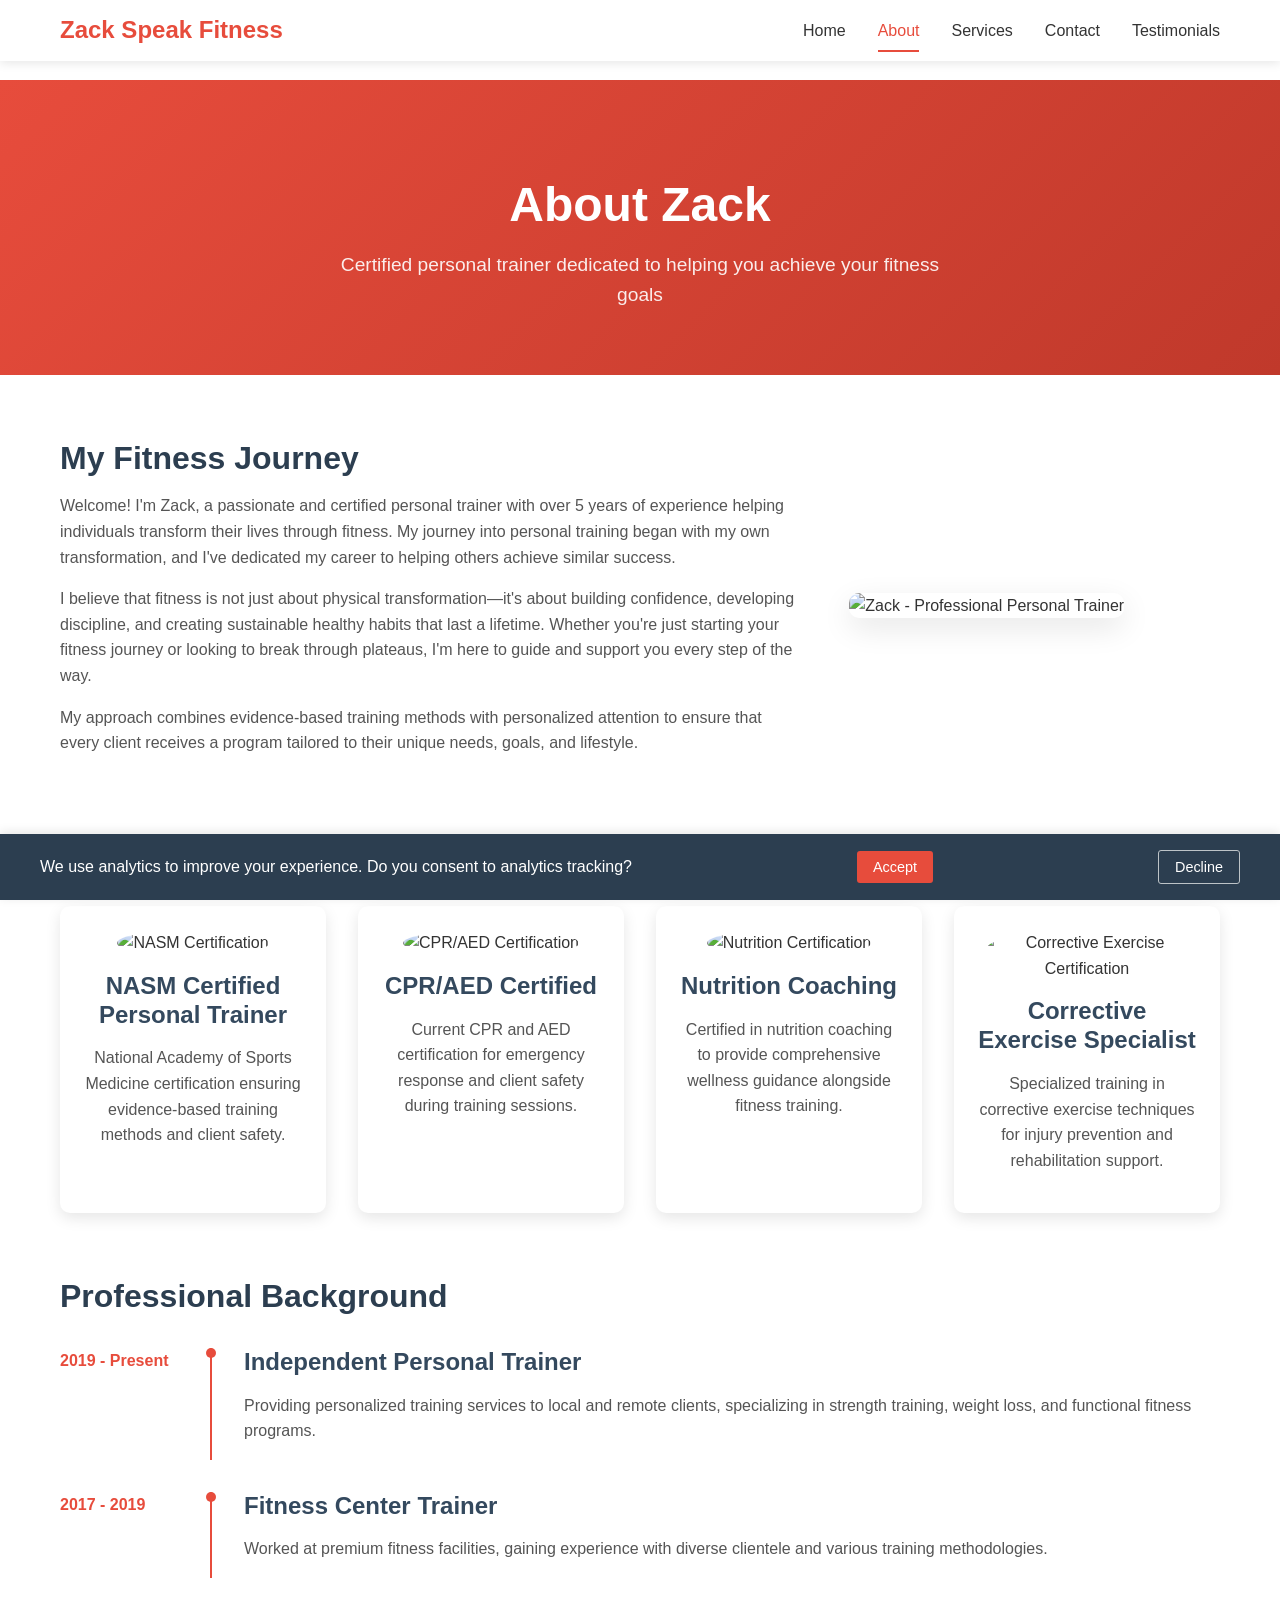
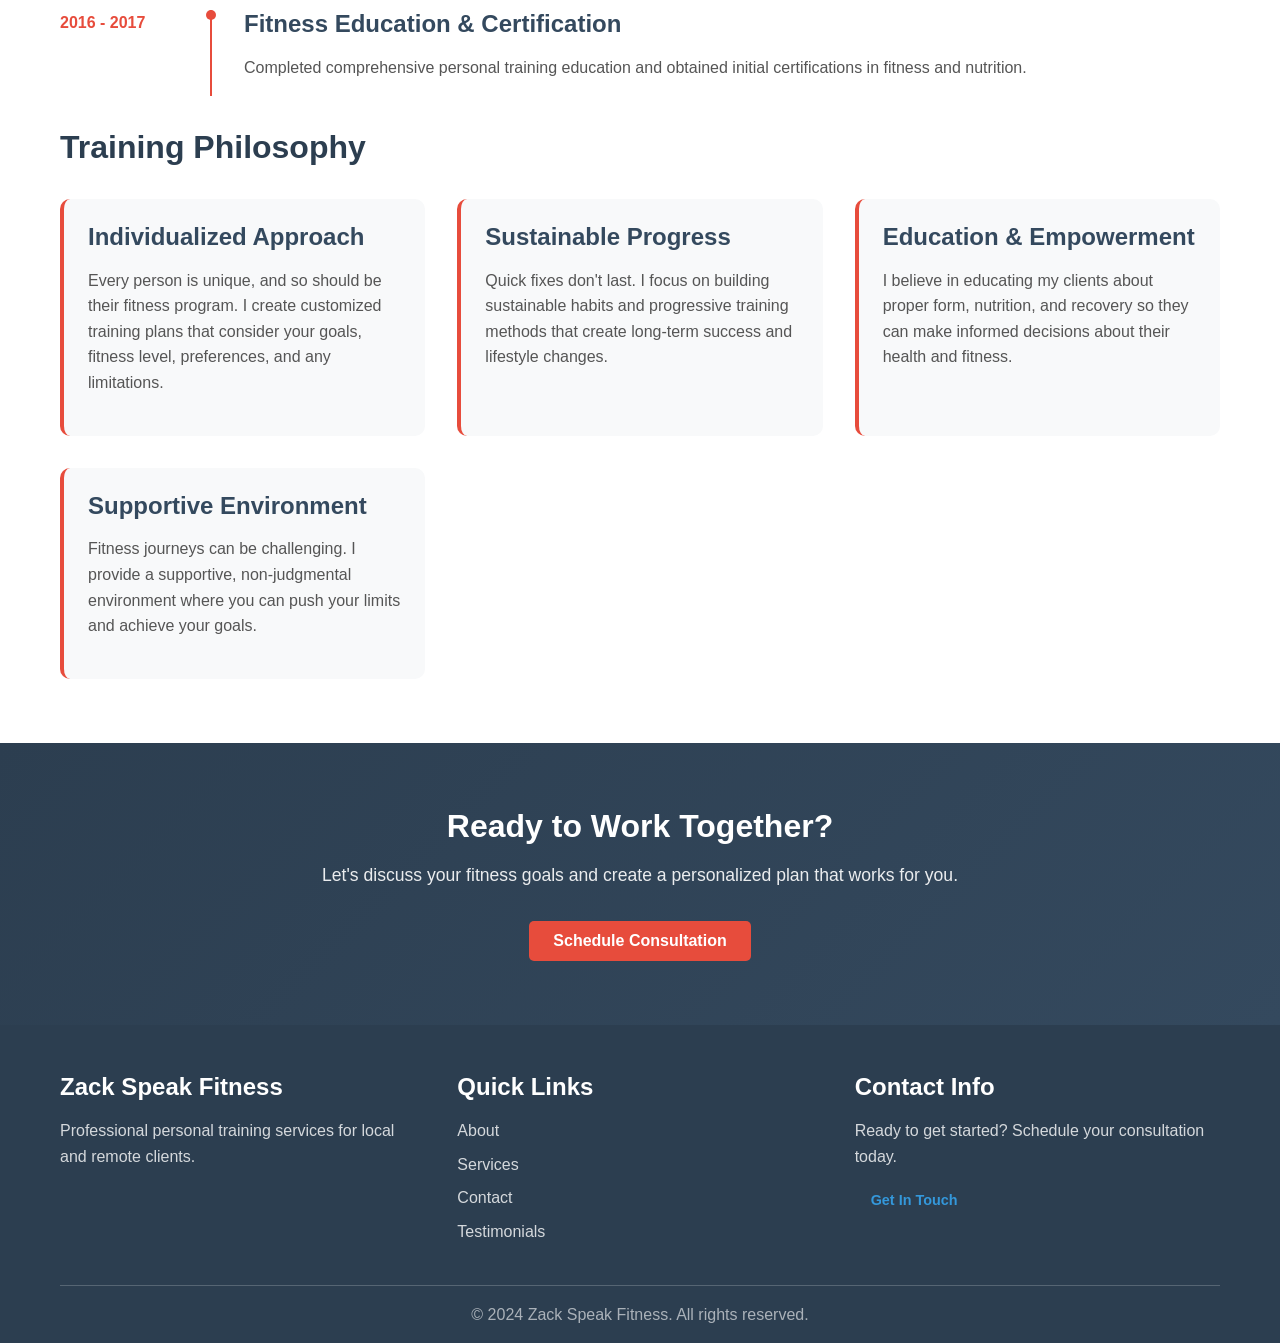
==== website/about.html @ 69702267 "Add infrastructure, website, CI/CD, and tests" ====
<!DOCTYPE html>
<html lang="en">
<head>
    <meta charset="UTF-8">
    <meta name="viewport" content="width=device-width, initial-scale=1.0">
    <meta name="description" content="About Zack - Certified Personal Trainer with expertise in fitness coaching and client transformation">
    <meta name="keywords" content="personal trainer, certifications, fitness coach, training background">
    <title>About Zack - Zack Speak Fitness</title>
    <link rel="stylesheet" href="css/main.css">
    <link rel="stylesheet" href="css/responsive.css">
    <link rel="icon" type="image/x-icon" href="assets/favicon.ico">
</head>
<body>
    <header>
        <nav class="navbar">
            <div class="nav-container">
                <div class="nav-logo">
                    <h1>Zack Speak Fitness</h1>
                </div>
                <ul class="nav-menu">
                    <li class="nav-item">
                        <a href="index.html" class="nav-link">Home</a>
                    </li>
                    <li class="nav-item">
                        <a href="about.html" class="nav-link active">About</a>
                    </li>
                    <li class="nav-item">
                        <a href="services.html" class="nav-link">Services</a>
                    </li>
                    <li class="nav-item">
                        <a href="contact.html" class="nav-link">Contact</a>
                    </li>
                    <li class="nav-item">
                        <a href="testimonials.html" class="nav-link">Testimonials</a>
                    </li>
                </ul>
                <div class="hamburger">
                    <span class="bar"></span>
                    <span class="bar"></span>
                    <span class="bar"></span>
                </div>
            </div>
        </nav>
    </header>

    <main>
        <section class="page-header">
            <div class="container">
                <h1>About Zack</h1>
                <p>Certified personal trainer dedicated to helping you achieve your fitness goals</p>
            </div>
        </section>

        <section class="about-content">
            <div class="container">
                <div class="about-intro">
                    <div class="about-text">
                        <h2>My Fitness Journey</h2>
                        <p>Welcome! I'm Zack, a passionate and certified personal trainer with over 5 years of experience helping individuals transform their lives through fitness. My journey into personal training began with my own transformation, and I've dedicated my career to helping others achieve similar success.</p>
                        
                        <p>I believe that fitness is not just about physical transformation—it's about building confidence, developing discipline, and creating sustainable healthy habits that last a lifetime. Whether you're just starting your fitness journey or looking to break through plateaus, I'm here to guide and support you every step of the way.</p>
                        
                        <p>My approach combines evidence-based training methods with personalized attention to ensure that every client receives a program tailored to their unique needs, goals, and lifestyle.</p>
                    </div>
                    <div class="about-image">
                        <img src="images/trainer-photo.jpg" alt="Zack - Professional Personal Trainer" loading="lazy">
                    </div>
                </div>

                <div class="certifications">
                    <h2>Certifications & Qualifications</h2>
                    <div class="cert-grid">
                        <div class="cert-item">
                            <img src="images/certifications/nasm-cert.jpg" alt="NASM Certification" loading="lazy">
                            <h3>NASM Certified Personal Trainer</h3>
                            <p>National Academy of Sports Medicine certification ensuring evidence-based training methods and client safety.</p>
                        </div>
                        <div class="cert-item">
                            <img src="images/certifications/cpr-cert.jpg" alt="CPR/AED Certification" loading="lazy">
                            <h3>CPR/AED Certified</h3>
                            <p>Current CPR and AED certification for emergency response and client safety during training sessions.</p>
                        </div>
                        <div class="cert-item">
                            <img src="images/certifications/nutrition-cert.jpg" alt="Nutrition Certification" loading="lazy">
                            <h3>Nutrition Coaching</h3>
                            <p>Certified in nutrition coaching to provide comprehensive wellness guidance alongside fitness training.</p>
                        </div>
                        <div class="cert-item">
                            <img src="images/certifications/corrective-cert.jpg" alt="Corrective Exercise Certification" loading="lazy">
                            <h3>Corrective Exercise Specialist</h3>
                            <p>Specialized training in corrective exercise techniques for injury prevention and rehabilitation support.</p>
                        </div>
                    </div>
                </div>

                <div class="experience">
                    <h2>Professional Background</h2>
                    <div class="experience-timeline">
                        <div class="timeline-item">
                            <div class="timeline-date">2019 - Present</div>
                            <div class="timeline-content">
                                <h3>Independent Personal Trainer</h3>
                                <p>Providing personalized training services to local and remote clients, specializing in strength training, weight loss, and functional fitness programs.</p>
                            </div>
                        </div>
                        <div class="timeline-item">
                            <div class="timeline-date">2017 - 2019</div>
                            <div class="timeline-content">
                                <h3>Fitness Center Trainer</h3>
                                <p>Worked at premium fitness facilities, gaining experience with diverse clientele and various training methodologies.</p>
                            </div>
                        </div>
                        <div class="timeline-item">
                            <div class="timeline-date">2016 - 2017</div>
                            <div class="timeline-content">
                                <h3>Fitness Education & Certification</h3>
                                <p>Completed comprehensive personal training education and obtained initial certifications in fitness and nutrition.</p>
                            </div>
                        </div>
                    </div>
                </div>

                <div class="philosophy">
                    <h2>Training Philosophy</h2>
                    <div class="philosophy-content">
                        <div class="philosophy-item">
                            <h3>Individualized Approach</h3>
                            <p>Every person is unique, and so should be their fitness program. I create customized training plans that consider your goals, fitness level, preferences, and any limitations.</p>
                        </div>
                        <div class="philosophy-item">
                            <h3>Sustainable Progress</h3>
                            <p>Quick fixes don't last. I focus on building sustainable habits and progressive training methods that create long-term success and lifestyle changes.</p>
                        </div>
                        <div class="philosophy-item">
                            <h3>Education & Empowerment</h3>
                            <p>I believe in educating my clients about proper form, nutrition, and recovery so they can make informed decisions about their health and fitness.</p>
                        </div>
                        <div class="philosophy-item">
                            <h3>Supportive Environment</h3>
                            <p>Fitness journeys can be challenging. I provide a supportive, non-judgmental environment where you can push your limits and achieve your goals.</p>
                        </div>
                    </div>
                </div>
            </div>
        </section>

        <section class="cta">
            <div class="container">
                <h2>Ready to Work Together?</h2>
                <p>Let's discuss your fitness goals and create a personalized plan that works for you.</p>
                <a href="contact.html" class="btn btn-primary">Schedule Consultation</a>
            </div>
        </section>
    </main>

    <footer>
        <div class="container">
            <div class="footer-content">
                <div class="footer-section">
                    <h3>Zack Speak Fitness</h3>
                    <p>Professional personal training services for local and remote clients.</p>
                </div>
                <div class="footer-section">
                    <h3>Quick Links</h3>
                    <ul>
                        <li><a href="about.html">About</a></li>
                        <li><a href="services.html">Services</a></li>
                        <li><a href="contact.html">Contact</a></li>
                        <li><a href="testimonials.html">Testimonials</a></li>
                    </ul>
                </div>
                <div class="footer-section">
                    <h3>Contact Info</h3>
                    <p>Ready to get started? Schedule your consultation today.</p>
                    <a href="contact.html" class="btn btn-small">Get In Touch</a>
                </div>
            </div>
            <div class="footer-bottom">
                <p>&copy; 2024 Zack Speak Fitness. All rights reserved.</p>
            </div>
        </div>
    </footer>

    <script src="js/main.js"></script>
    <script src="js/analytics.js"></script>
</body>
</html>
---- website/css/main.css ----
/* Reset and Base Styles */
* {
    margin: 0;
    padding: 0;
    box-sizing: border-box;
}

html {
    scroll-behavior: smooth;
}

body {
    font-family: 'Segoe UI', Tahoma, Geneva, Verdana, sans-serif;
    line-height: 1.6;
    color: #333;
    background-color: #fff;
}

.container {
    max-width: 1200px;
    margin: 0 auto;
    padding: 0 20px;
}

/* Typography */
h1, h2, h3, h4, h5, h6 {
    font-weight: 600;
    line-height: 1.2;
    margin-bottom: 1rem;
}

h1 {
    font-size: 2.5rem;
    color: #2c3e50;
}

h2 {
    font-size: 2rem;
    color: #2c3e50;
}

h3 {
    font-size: 1.5rem;
    color: #34495e;
}

p {
    margin-bottom: 1rem;
    color: #555;
}

a {
    color: #3498db;
    text-decoration: none;
    transition: color 0.3s ease;
}

a:hover {
    color: #2980b9;
}

/* Buttons */
.btn {
    display: inline-block;
    padding: 12px 24px;
    border: none;
    border-radius: 5px;
    font-size: 1rem;
    font-weight: 600;
    text-align: center;
    text-decoration: none;
    cursor: pointer;
    transition: all 0.3s ease;
    line-height: 1;
}

.btn-primary {
    background-color: #e74c3c;
    color: white;
}

.btn-primary:hover {
    background-color: #c0392b;
    color: white;
    transform: translateY(-2px);
}

.btn-secondary {
    background-color: transparent;
    color: #e74c3c;
    border: 2px solid #e74c3c;
}

.btn-secondary:hover {
    background-color: #e74c3c;
    color: white;
}

.btn-small {
    padding: 8px 16px;
    font-size: 0.9rem;
}

/* Navigation */
.navbar {
    background-color: #fff;
    box-shadow: 0 2px 10px rgba(0,0,0,0.1);
    position: fixed;
    top: 0;
    width: 100%;
    z-index: 1000;
}

.nav-container {
    display: flex;
    justify-content: space-between;
    align-items: center;
    padding: 1rem 20px;
    max-width: 1200px;
    margin: 0 auto;
}

.nav-logo h1 {
    font-size: 1.5rem;
    color: #e74c3c;
    margin: 0;
}

.nav-menu {
    display: flex;
    list-style: none;
    gap: 2rem;
}

.nav-link {
    color: #333;
    font-weight: 500;
    padding: 0.5rem 0;
    position: relative;
    transition: color 0.3s ease;
}

.nav-link:hover,
.nav-link.active {
    color: #e74c3c;
}

.nav-link.active::after {
    content: '';
    position: absolute;
    bottom: -5px;
    left: 0;
    width: 100%;
    height: 2px;
    background-color: #e74c3c;
}

.hamburger {
    display: none;
    flex-direction: column;
    cursor: pointer;
}

.bar {
    width: 25px;
    height: 3px;
    background-color: #333;
    margin: 3px 0;
    transition: 0.3s;
}

/* Main Content */
main {
    margin-top: 80px;
}

/* Hero Section */
.hero {
    display: flex;
    align-items: center;
    min-height: 80vh;
    padding: 4rem 0;
    background: linear-gradient(135deg, #f8f9fa 0%, #e9ecef 100%);
}

.hero-content {
    flex: 1;
    padding-right: 2rem;
}

.hero h1 {
    font-size: 3rem;
    margin-bottom: 1rem;
    color: #2c3e50;
}

.hero-subtitle {
    font-size: 1.2rem;
    color: #666;
    margin-bottom: 2rem;
    line-height: 1.6;
}

.hero-buttons {
    display: flex;
    gap: 1rem;
    flex-wrap: wrap;
}

.hero-image {
    flex: 1;
    text-align: center;
}

.hero-image img {
    max-width: 100%;
    height: auto;
    border-radius: 10px;
    box-shadow: 0 10px 30px rgba(0,0,0,0.1);
}

/* Page Header */
.page-header {
    background: linear-gradient(135deg, #e74c3c 0%, #c0392b 100%);
    color: white;
    padding: 6rem 0 4rem;
    text-align: center;
}

.page-header h1 {
    color: white;
    font-size: 3rem;
    margin-bottom: 1rem;
}

.page-header p {
    font-size: 1.2rem;
    color: rgba(255,255,255,0.9);
    max-width: 600px;
    margin: 0 auto;
}

/* Sections */
section {
    padding: 4rem 0;
}

.intro {
    background-color: #f8f9fa;
}

.intro h2 {
    text-align: center;
    margin-bottom: 2rem;
}

.intro p {
    text-align: center;
    font-size: 1.1rem;
    max-width: 800px;
    margin: 0 auto 3rem;
}

/* Features Grid */
.features {
    display: grid;
    grid-template-columns: repeat(auto-fit, minmax(300px, 1fr));
    gap: 2rem;
    margin-top: 3rem;
}

.feature {
    text-align: center;
    padding: 2rem;
    background: white;
    border-radius: 10px;
    box-shadow: 0 5px 15px rgba(0,0,0,0.1);
    transition: transform 0.3s ease;
}

.feature:hover {
    transform: translateY(-5px);
}

.feature h3 {
    color: #e74c3c;
    margin-bottom: 1rem;
}

/* Services */
.services-grid {
    display: grid;
    grid-template-columns: repeat(auto-fit, minmax(320px, 1fr));
    gap: 2rem;
    margin: 2rem 0;
}

.service-card {
    background: white;
    border-radius: 10px;
    padding: 2rem;
    box-shadow: 0 5px 15px rgba(0,0,0,0.1);
    transition: transform 0.3s ease;
    position: relative;
}

.service-card:hover {
    transform: translateY(-5px);
}

.service-card.featured {
    border: 3px solid #e74c3c;
}

.featured-badge {
    position: absolute;
    top: -10px;
    right: 20px;
    background-color: #e74c3c;
    color: white;
    padding: 5px 15px;
    border-radius: 15px;
    font-size: 0.8rem;
    font-weight: 600;
}

.service-card h3 {
    color: #2c3e50;
    margin-bottom: 1rem;
}

.service-price {
    font-size: 2rem;
    font-weight: 700;
    color: #e74c3c;
    margin-bottom: 1rem;
}

.service-features {
    list-style: none;
    margin-bottom: 2rem;
}

.service-features li {
    padding: 0.5rem 0;
    border-bottom: 1px solid #eee;
    position: relative;
    padding-left: 1.5rem;
}

.service-features li:before {
    content: '✓';
    position: absolute;
    left: 0;
    color: #27ae60;
    font-weight: bold;
}

/* About Page Styles */
.about-intro {
    display: grid;
    grid-template-columns: 2fr 1fr;
    gap: 3rem;
    align-items: center;
    margin-bottom: 4rem;
}

.about-image img {
    width: 100%;
    border-radius: 10px;
    box-shadow: 0 10px 30px rgba(0,0,0,0.1);
}

.certifications {
    margin: 4rem 0;
}

.cert-grid {
    display: grid;
    grid-template-columns: repeat(auto-fit, minmax(250px, 1fr));
    gap: 2rem;
    margin-top: 2rem;
}

.cert-item {
    text-align: center;
    padding: 1.5rem;
    background: white;
    border-radius: 10px;
    box-shadow: 0 5px 15px rgba(0,0,0,0.1);
}

.cert-item img {
    width: 80px;
    height: 80px;
    object-fit: cover;
    border-radius: 50%;
    margin-bottom: 1rem;
}

/* Timeline */
.experience-timeline {
    position: relative;
    margin: 2rem 0;
}

.timeline-item {
    display: flex;
    margin-bottom: 2rem;
    position: relative;
}

.timeline-date {
    flex: 0 0 150px;
    font-weight: 600;
    color: #e74c3c;
}

.timeline-content {
    flex: 1;
    padding-left: 2rem;
    border-left: 2px solid #e74c3c;
    position: relative;
}

.timeline-content::before {
    content: '';
    position: absolute;
    left: -6px;
    top: 0;
    width: 10px;
    height: 10px;
    background-color: #e74c3c;
    border-radius: 50%;
}

/* Philosophy Grid */
.philosophy-content {
    display: grid;
    grid-template-columns: repeat(auto-fit, minmax(280px, 1fr));
    gap: 2rem;
    margin-top: 2rem;
}

.philosophy-item {
    padding: 1.5rem;
    background: #f8f9fa;
    border-radius: 10px;
    border-left: 4px solid #e74c3c;
}

/* Contact Form */
.contact-grid {
    display: grid;
    grid-template-columns: 1fr 1fr;
    gap: 4rem;
    margin-top: 2rem;
}

.contact-form {
    background: #f8f9fa;
    padding: 2rem;
    border-radius: 10px;
}

.form-group {
    margin-bottom: 1.5rem;
}

.form-group label {
    display: block;
    margin-bottom: 0.5rem;
    font-weight: 600;
    color: #333;
}

.form-group input,
.form-group select,
.form-group textarea {
    width: 100%;
    padding: 12px;
    border: 1px solid #ddd;
    border-radius: 5px;
    font-size: 1rem;
    transition: border-color 0.3s ease;
}

.form-group input:focus,
.form-group select:focus,
.form-group textarea:focus {
    outline: none;
    border-color: #e74c3c;
}

.checkbox-group {
    display: flex;
    align-items: center;
    gap: 0.5rem;
}

.checkbox-label {
    display: flex;
    align-items: center;
    cursor: pointer;
    font-weight: normal;
}

.checkbox-label input[type="checkbox"] {
    width: auto;
    margin-right: 0.5rem;
}

/* Calendly Integration */
.calendly-container {
    margin: 2rem 0;
    border-radius: 10px;
    overflow: hidden;
    box-shadow: 0 5px 15px rgba(0,0,0,0.1);
}

/* FAQ */
.faq-grid {
    display: grid;
    grid-template-columns: repeat(auto-fit, minmax(350px, 1fr));
    gap: 2rem;
    margin-top: 2rem;
}

.faq-item {
    padding: 1.5rem;
    background: #f8f9fa;
    border-radius: 10px;
}

.faq-item h3 {
    color: #e74c3c;
    margin-bottom: 1rem;
}

/* Testimonials */
.testimonials-grid {
    display: grid;
    grid-template-columns: repeat(auto-fit, minmax(350px, 1fr));
    gap: 2rem;
    margin: 2rem 0;
}

.testimonial-card {
    background: white;
    padding: 2rem;
    border-radius: 10px;
    box-shadow: 0 5px 15px rgba(0,0,0,0.1);
    position: relative;
}

.testimonial-card.featured {
    border: 3px solid #e74c3c;
}

.quote-mark {
    font-size: 4rem;
    color: #e74c3c;
    opacity: 0.3;
    position: absolute;
    top: 10px;
    left: 20px;
}

.testimonial-content p {
    font-style: italic;
    margin-bottom: 1.5rem;
    padding-top: 1rem;
}

.testimonial-author {
    display: flex;
    justify-content: space-between;
    align-items: center;
}

.author-info h4 {
    margin: 0;
    color: #2c3e50;
}

.author-info span {
    color: #666;
    font-size: 0.9rem;
}

.testimonial-results {
    text-align: right;
}

.result {
    display: block;
    font-weight: 700;
    color: #e74c3c;
}

.timeframe {
    font-size: 0.8rem;
    color: #666;
}

/* Stats */
.success-stats {
    background: linear-gradient(135deg, #e74c3c 0%, #c0392b 100%);
    color: white;
    padding: 4rem 2rem;
    border-radius: 15px;
    margin: 4rem 0;
    text-align: center;
}

.success-stats h2 {
    color: white;
    margin-bottom: 3rem;
}

.stats-grid {
    display: grid;
    grid-template-columns: repeat(auto-fit, minmax(200px, 1fr));
    gap: 2rem;
}

.stat {
    text-align: center;
}

.stat-number {
    font-size: 3rem;
    font-weight: 700;
    margin-bottom: 0.5rem;
}

.stat-label {
    font-size: 1.1rem;
    opacity: 0.9;
}

/* Video Testimonials */
.video-grid {
    display: grid;
    grid-template-columns: repeat(auto-fit, minmax(300px, 1fr));
    gap: 2rem;
    margin-top: 2rem;
}

.video-placeholder {
    text-align: center;
}

.video-thumbnail {
    position: relative;
    border-radius: 10px;
    overflow: hidden;
    margin-bottom: 1rem;
}

.video-thumbnail img {
    width: 100%;
    height: 200px;
    object-fit: cover;
}

.play-button {
    position: absolute;
    top: 50%;
    left: 50%;
    transform: translate(-50%, -50%);
    background: rgba(231, 76, 60, 0.9);
    color: white;
    width: 60px;
    height: 60px;
    border-radius: 50%;
    display: flex;
    align-items: center;
    justify-content: center;
    font-size: 1.5rem;
    cursor: pointer;
    transition: all 0.3s ease;
}

.play-button:hover {
    background: rgba(231, 76, 60, 1);
    transform: translate(-50%, -50%) scale(1.1);
}

/* Reviews Carousel */
.reviews-carousel {
    position: relative;
    max-width: 800px;
    margin: 2rem auto;
}

.review-slide {
    display: none;
    text-align: center;
    padding: 2rem;
    background: #f8f9fa;
    border-radius: 10px;
}

.review-slide.active {
    display: block;
}

.stars {
    color: #f39c12;
    font-size: 1.5rem;
    margin-bottom: 1rem;
}

.review-content p {
    font-style: italic;
    font-size: 1.1rem;
    margin-bottom: 1rem;
}

.reviewer {
    font-weight: 600;
    color: #2c3e50;
}

.carousel-dots {
    text-align: center;
    margin-top: 1rem;
}

.dot {
    height: 12px;
    width: 12px;
    margin: 0 5px;
    background-color: #bbb;
    border-radius: 50%;
    display: inline-block;
    cursor: pointer;
    transition: background-color 0.3s ease;
}

.dot.active,
.dot:hover {
    background-color: #e74c3c;
}

/* CTA Section */
.cta {
    background: linear-gradient(135deg, #2c3e50 0%, #34495e 100%);
    color: white;
    text-align: center;
    padding: 4rem 2rem;
}

.cta h2 {
    color: white;
    margin-bottom: 1rem;
}

.cta p {
    color: rgba(255,255,255,0.9);
    font-size: 1.1rem;
    margin-bottom: 2rem;
}

/* Footer */
footer {
    background-color: #2c3e50;
    color: white;
    padding: 3rem 0 1rem;
}

.footer-content {
    display: grid;
    grid-template-columns: repeat(auto-fit, minmax(250px, 1fr));
    gap: 2rem;
    margin-bottom: 2rem;
}

.footer-section h3 {
    color: white;
    margin-bottom: 1rem;
}

.footer-section p {
    color: rgba(255,255,255,0.8);
}

.footer-section ul {
    list-style: none;
}

.footer-section ul li {
    margin-bottom: 0.5rem;
}

.footer-section ul li a {
    color: rgba(255,255,255,0.8);
    transition: color 0.3s ease;
}

.footer-section ul li a:hover {
    color: white;
}

.footer-bottom {
    border-top: 1px solid rgba(255,255,255,0.2);
    padding-top: 1rem;
    text-align: center;
}

.footer-bottom p {
    color: rgba(255,255,255,0.6);
    margin: 0;
}

/* Utility Classes */
.text-center {
    text-align: center;
}

.mb-2 {
    margin-bottom: 2rem;
}

.mt-2 {
    margin-top: 2rem;
}

/* Loading States */
.loading {
    opacity: 0.6;
    pointer-events: none;
}

/* Animations */
@keyframes fadeIn {
    from {
        opacity: 0;
        transform: translateY(20px);
    }
    to {
        opacity: 1;
        transform: translateY(0);
    }
}

.fade-in {
    animation: fadeIn 0.6s ease-out;
}

/* Accessibility */
.sr-only {
    position: absolute;
    width: 1px;
    height: 1px;
    padding: 0;
    margin: -1px;
    overflow: hidden;
    clip: rect(0, 0, 0, 0);
    white-space: nowrap;
    border: 0;
}

/* Focus States */
button:focus,
input:focus,
select:focus,
textarea:focus,
a:focus {
    outline: 2px solid #e74c3c;
    outline-offset: 2px;
}

/* High Contrast Mode Support */
@media (prefers-contrast: high) {
    .btn-primary {
        border: 2px solid #000;
    }
    
    .btn-secondary {
        border: 2px solid #000;
    }
}

/* Reduced Motion Support */
@media (prefers-reduced-motion: reduce) {
    * {
        animation-duration: 0.01ms !important;
        animation-iteration-count: 1 !important;
        transition-duration: 0.01ms !important;
    }
    
    html {
        scroll-behavior: auto;
    }
}

/* Form Messages */
.form-message {
    padding: 1rem;
    border-radius: 5px;
    margin-bottom: 1rem;
    border-left: 4px solid;
}

.form-message.success {
    background-color: #d4edda;
    border-color: #27ae60;
    color: #155724;
}

.form-message.error {
    background-color: #f8d7da;
    border-color: #e74c3c;
    color: #721c24;
}

.form-message h4 {
    margin-bottom: 0.5rem;
    color: inherit;
}

.form-message ul {
    margin: 0;
    padding-left: 1.5rem;
}

.form-message li {
    margin-bottom: 0.25rem;
}

/* Consent Banner */
.consent-banner {
    position: fixed;
    bottom: 0;
    left: 0;
    right: 0;
    background-color: #2c3e50;
    color: white;
    padding: 1rem;
    z-index: 1001;
    box-shadow: 0 -2px 10px rgba(0,0,0,0.1);
}

.consent-content {
    max-width: 1200px;
    margin: 0 auto;
    display: flex;
    align-items: center;
    justify-content: space-between;
    gap: 1rem;
}

.consent-content p {
    margin: 0;
    color: white;
}

.consent-content button {
    background-color: #e74c3c;
    color: white;
    border: none;
    padding: 0.5rem 1rem;
    border-radius: 3px;
    cursor: pointer;
    font-size: 0.9rem;
    transition: background-color 0.3s ease;
}

.consent-content button:hover {
    background-color: #c0392b;
}

.consent-content button:last-child {
    background-color: transparent;
    border: 1px solid #bdc3c7;
}

.consent-content button:last-child:hover {
    background-color: #34495e;
}

/* Navbar Scrolled State */
.navbar.scrolled {
    background-color: rgba(255, 255, 255, 0.95);
    backdrop-filter: blur(10px);
}

/* Menu Open Body State */
body.menu-open {
    overflow: hidden;
}

/* Loading State */
body:not(.loaded) {
    opacity: 0;
}

body.loaded {
    opacity: 1;
    transition: opacity 0.3s ease;
}

/* Additional Mobile Responsive Adjustments */
@media screen and (max-width: 480px) {
    .consent-content {
        flex-direction: column;
        text-align: center;
    }
    
    .consent-content button {
        width: 100%;
        max-width: 200px;
    }
}
---- website/css/responsive.css ----
/* Responsive Design - Mobile First Approach */

/* Large Desktop */
@media screen and (min-width: 1400px) {
    .container {
        max-width: 1400px;
    }
    
    .hero h1 {
        font-size: 3.5rem;
    }
    
    .page-header h1 {
        font-size: 3.5rem;
    }
}

/* Desktop */
@media screen and (max-width: 1200px) {
    .container {
        padding: 0 15px;
    }
    
    .hero {
        padding: 3rem 0;
    }
    
    .hero h1 {
        font-size: 2.8rem;
    }
}

/* Tablet Landscape */
@media screen and (max-width: 1024px) {
    .nav-container {
        padding: 1rem 15px;
    }
    
    .hero {
        flex-direction: column;
        text-align: center;
        padding: 2rem 0;
    }
    
    .hero-content {
        padding-right: 0;
        margin-bottom: 2rem;
    }
    
    .hero h1 {
        font-size: 2.5rem;
    }
    
    .about-intro {
        grid-template-columns: 1fr;
        gap: 2rem;
    }
    
    .contact-grid {
        grid-template-columns: 1fr;
        gap: 2rem;
    }
    
    .features {
        grid-template-columns: repeat(auto-fit, minmax(250px, 1fr));
    }
    
    .services-grid {
        grid-template-columns: repeat(auto-fit, minmax(280px, 1fr));
    }
}

/* Tablet Portrait */
@media screen and (max-width: 768px) {
    /* Navigation - Mobile Menu */
    .nav-menu {
        position: fixed;
        left: -100%;
        top: 70px;
        flex-direction: column;
        background-color: white;
        width: 100%;
        text-align: center;
        transition: 0.3s;
        box-shadow: 0 10px 27px rgba(0, 0, 0, 0.05);
        padding: 2rem 0;
        gap: 0;
    }

    .nav-menu.active {
        left: 0;
    }

    .nav-item {
        margin: 1rem 0;
    }

    .hamburger {
        display: flex;
    }

    .hamburger.active .bar:nth-child(2) {
        opacity: 0;
    }

    .hamburger.active .bar:nth-child(1) {
        transform: translateY(8px) rotate(45deg);
    }

    .hamburger.active .bar:nth-child(3) {
        transform: translateY(-8px) rotate(-45deg);
    }
    
    /* Typography */
    h1 {
        font-size: 2rem;
    }
    
    h2 {
        font-size: 1.8rem;
    }
    
    .hero h1 {
        font-size: 2.2rem;
    }
    
    .page-header h1 {
        font-size: 2.5rem;
    }
    
    .page-header {
        padding: 5rem 0 3rem;
    }
    
    /* Sections */
    section {
        padding: 3rem 0;
    }
    
    /* Hero Buttons */
    .hero-buttons {
        justify-content: center;
    }
    
    /* Features */
    .features {
        grid-template-columns: 1fr;
        gap: 1.5rem;
    }
    
    /* Services */
    .services-grid {
        grid-template-columns: 1fr;
    }
    
    /* Certifications */
    .cert-grid {
        grid-template-columns: repeat(auto-fit, minmax(200px, 1fr));
    }
    
    /* Timeline */
    .timeline-item {
        flex-direction: column;
    }
    
    .timeline-date {
        flex: none;
        margin-bottom: 0.5rem;
    }
    
    .timeline-content {
        padding-left: 1rem;
        border-left: none;
        border-top: 2px solid #e74c3c;
        padding-top: 1rem;
    }
    
    .timeline-content::before {
        display: none;
    }
    
    /* Philosophy */
    .philosophy-content {
        grid-template-columns: 1fr;
    }
    
    /* Stats */
    .stats-grid {
        grid-template-columns: repeat(2, 1fr);
    }
    
    .stat-number {
        font-size: 2.5rem;
    }
    
    /* Testimonials */
    .testimonials-grid {
        grid-template-columns: 1fr;
    }
    
    /* FAQ */
    .faq-grid {
        grid-template-columns: 1fr;
    }
    
    /* Video */
    .video-grid {
        grid-template-columns: 1fr;
    }
    
    /* Footer */
    .footer-content {
        grid-template-columns: 1fr;
        text-align: center;
    }
}

/* Mobile Landscape */
@media screen and (max-width: 640px) {
    .container {
        padding: 0 10px;
    }
    
    .nav-container {
        padding: 1rem 10px;
    }
    
    .hero-buttons {
        flex-direction: column;
        align-items: center;
    }
    
    .btn {
        width: 100%;
        max-width: 300px;
    }
    
    .service-card {
        padding: 1.5rem;
    }
    
    .contact-form {
        padding: 1.5rem;
    }
    
    .testimonial-card {
        padding: 1.5rem;
    }
    
    .stats-grid {
        grid-template-columns: 1fr;
        gap: 1.5rem;
    }
}

/* Mobile Portrait */
@media screen and (max-width: 480px) {
    /* Typography */
    h1 {
        font-size: 1.8rem;
    }
    
    h2 {
        font-size: 1.6rem;
    }
    
    .hero h1 {
        font-size: 2rem;
    }
    
    .page-header h1 {
        font-size: 2.2rem;
    }
    
    /* Navigation */
    .nav-logo h1 {
        font-size: 1.3rem;
    }
    
    /* Sections */
    section {
        padding: 2rem 0;
    }
    
    .page-header {
        padding: 4rem 0 2rem;
    }
    
    /* Cards and Components */
    .feature {
        padding: 1.5rem;
    }
    
    .service-card {
        padding: 1rem;
    }
    
    .contact-form {
        padding: 1rem;
    }
    
    .testimonial-card {
        padding: 1rem;
    }
    
    .faq-item {
        padding: 1rem;
    }
    
    .philosophy-item {
        padding: 1rem;
    }
    
    /* Form Elements */
    .form-group input,
    .form-group select,
    .form-group textarea {
        padding: 10px;
    }
    
    /* Buttons */
    .btn {
        padding: 10px 20px;
        font-size: 0.9rem;
    }
    
    /* Stats */
    .stat-number {
        font-size: 2rem;
    }
    
    .stat-label {
        font-size: 1rem;
    }
    
    /* Quote marks in testimonials */
    .quote-mark {
        font-size: 3rem;
        top: 5px;
        left: 10px;
    }
    
    /* CTA sections */
    .cta {
        padding: 3rem 1rem;
    }
    
    .success-stats {
        padding: 3rem 1rem;
    }
}

/* Extra Small Mobile */
@media screen and (max-width: 360px) {
    .container {
        padding: 0 5px;
    }
    
    .nav-container {
        padding: 1rem 5px;
    }
    
    .hero h1 {
        font-size: 1.8rem;
    }
    
    .page-header h1 {
        font-size: 2rem;
    }
    
    .service-price {
        font-size: 1.5rem;
    }
    
    .stat-number {
        font-size: 1.8rem;
    }
    
    .btn {
        padding: 8px 16px;
        font-size: 0.85rem;
    }
}

/* Landscape Orientation Adjustments */
@media screen and (max-height: 500px) and (orientation: landscape) {
    .hero {
        min-height: 60vh;
        padding: 2rem 0;
    }
    
    .page-header {
        padding: 3rem 0 2rem;
    }
    
    section {
        padding: 2rem 0;
    }
}

/* Print Styles */
@media print {
    * {
        background: transparent !important;
        color: black !important;
        box-shadow: none !important;
        text-shadow: none !important;
    }
    
    .navbar,
    .hamburger,
    .btn,
    .cta,
    footer {
        display: none !important;
    }
    
    main {
        margin-top: 0 !important;
    }
    
    .page-header {
        background: none !important;
        color: black !important;
        padding: 1rem 0 !important;
    }
    
    .page-header h1 {
        color: black !important;
    }
    
    a {
        text-decoration: underline;
    }
    
    .container {
        max-width: none;
        padding: 0;
    }
}

/* High DPI Displays */
@media screen and (-webkit-min-device-pixel-ratio: 2),
       screen and (min-resolution: 192dpi) {
    /* Optimize for high DPI displays */
    .hero-image img,
    .about-image img,
    .cert-item img {
        image-rendering: -webkit-optimize-contrast;
        image-rendering: crisp-edges;
    }
}

/* Dark Mode Support */
@media (prefers-color-scheme: dark) {
    /* This is a placeholder for future dark mode implementation */
    /* Currently maintaining light theme for brand consistency */
}

/* Hover Support Detection */
@media (hover: hover) {
    .feature:hover,
    .service-card:hover,
    .testimonial-card:hover {
        transform: translateY(-5px);
    }
    
    .btn-primary:hover {
        transform: translateY(-2px);
    }
}

/* No Hover Support (Touch Devices) */
@media (hover: none) {
    .feature:hover,
    .service-card:hover,
    .testimonial-card:hover,
    .btn-primary:hover {
        transform: none;
    }
}

/* Accessibility - Reduced Motion */
@media (prefers-reduced-motion: reduce) {
    .feature,
    .service-card,
    .testimonial-card,
    .btn {
        transition: none;
    }
    
    .nav-menu {
        transition: none;
    }
    
    .hamburger .bar {
        transition: none;
    }
}

/* Container Queries Support (Future Enhancement) */
@supports (container-type: inline-size) {
    .services-grid {
        container-type: inline-size;
    }
    
    @container (max-width: 600px) {
        .service-card {
            padding: 1rem;
        }
    }
}
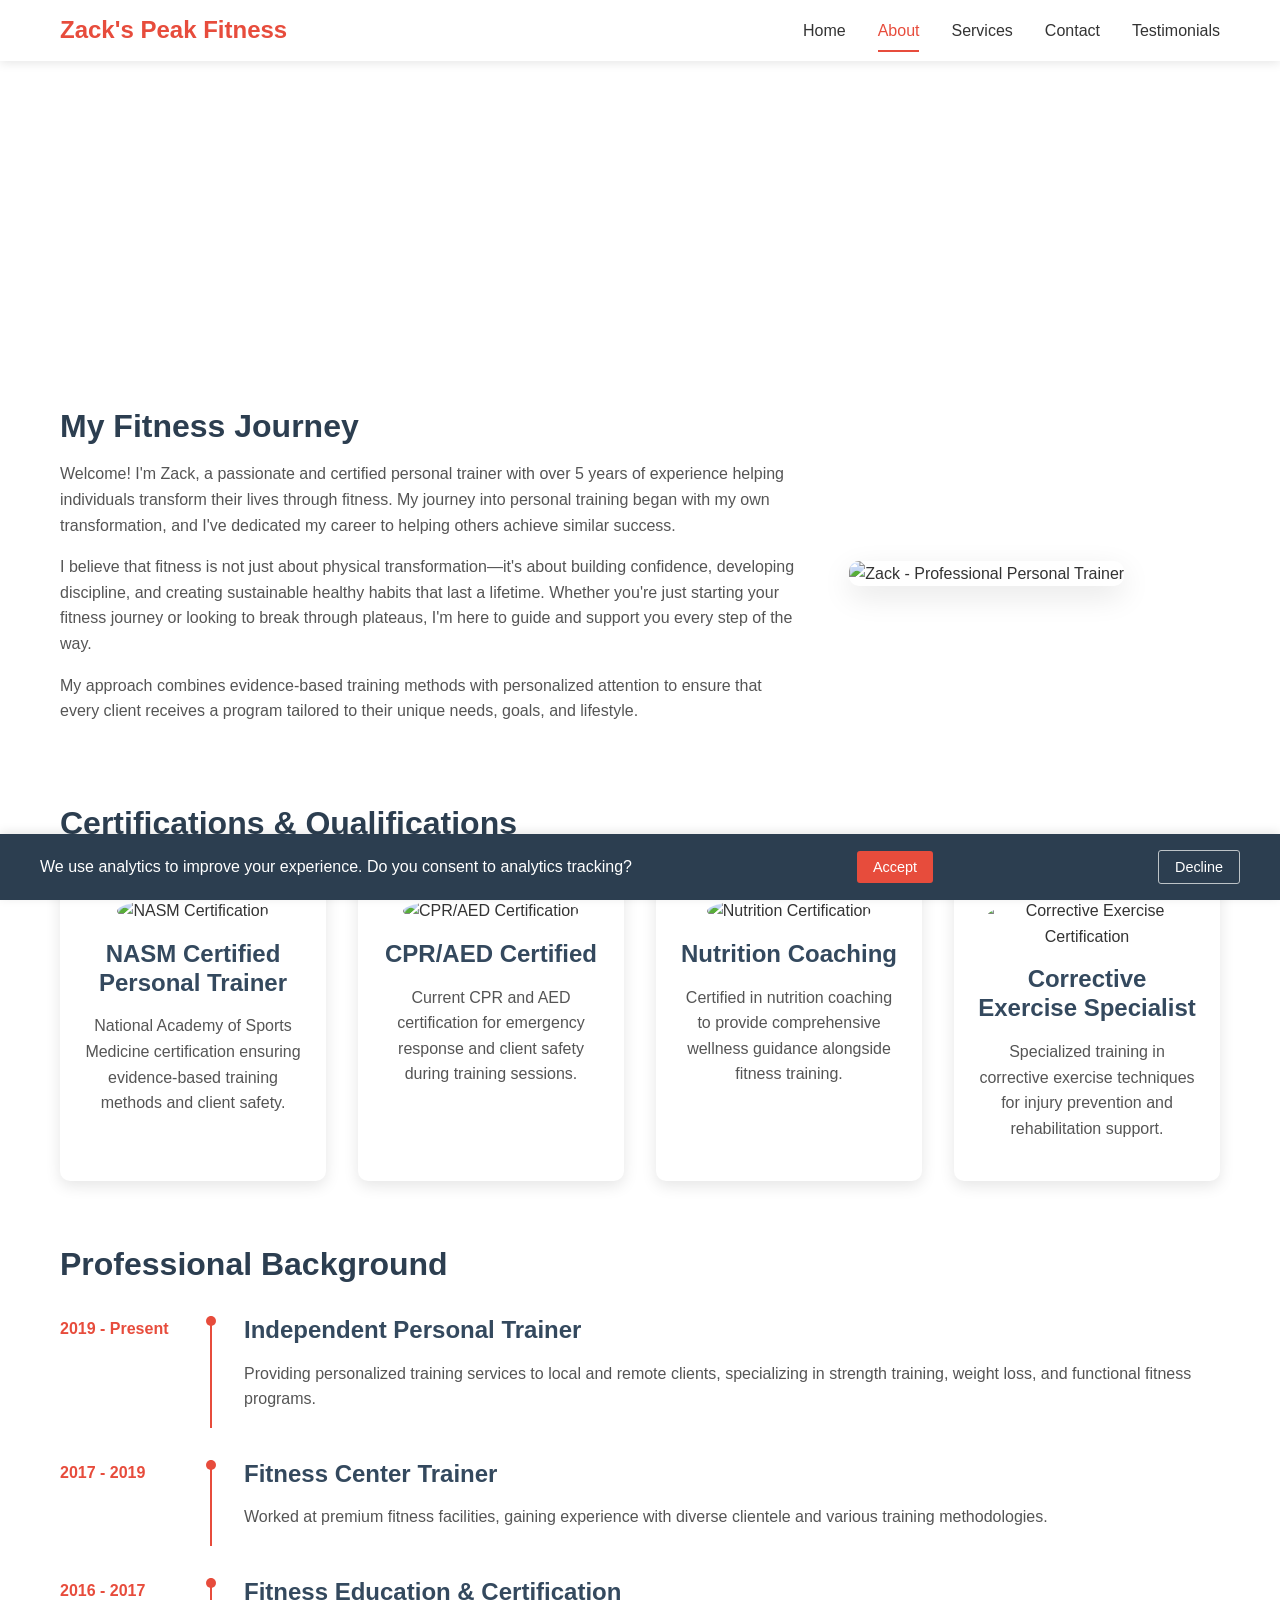
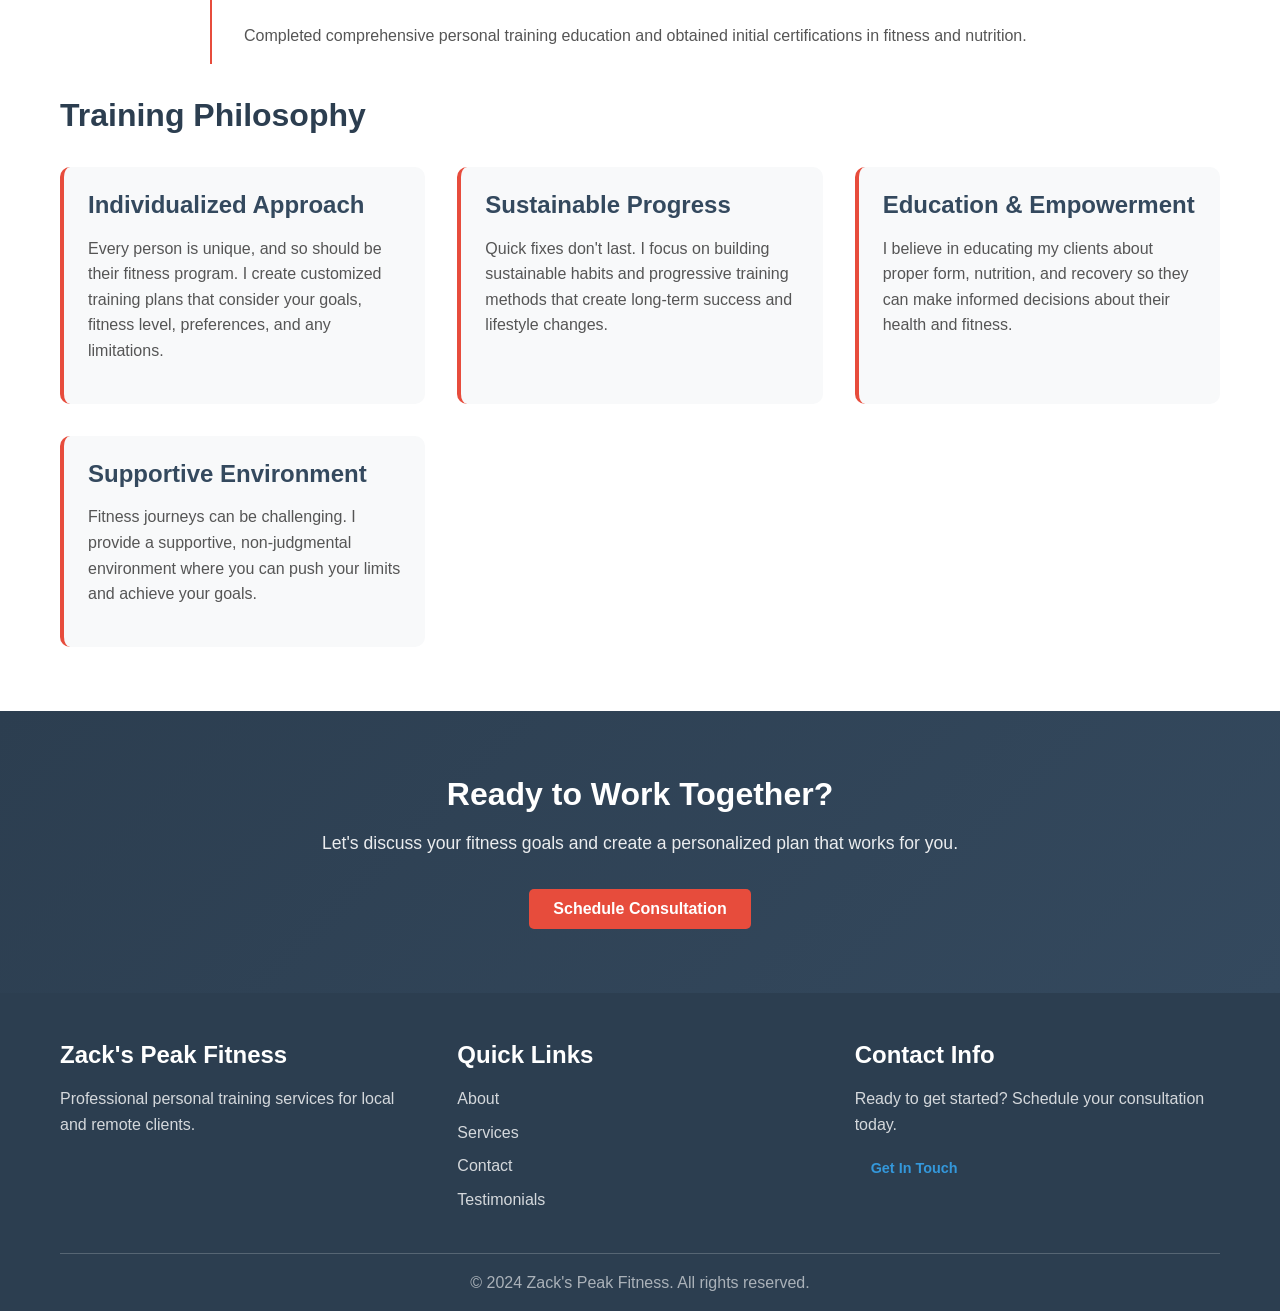
==== commit ca8f3e51: "Fix site name to Zack's Peak Fitness, add hero image CSS fallback" ====
--- a/website/about.html
+++ b/website/about.html
@@ -5,7 +5,7 @@
     <meta name="viewport" content="width=device-width, initial-scale=1.0">
     <meta name="description" content="About Zack - Certified Personal Trainer with expertise in fitness coaching and client transformation">
     <meta name="keywords" content="personal trainer, certifications, fitness coach, training background">
-    <title>About Zack - Zack Speak Fitness</title>
+    <title>About Zack - Zack's Peak Fitness</title>
     <link rel="stylesheet" href="css/main.css">
     <link rel="stylesheet" href="css/responsive.css">
     <link rel="icon" type="image/x-icon" href="assets/favicon.ico">
@@ -15,7 +15,7 @@
         <nav class="navbar">
             <div class="nav-container">
                 <div class="nav-logo">
-                    <h1>Zack Speak Fitness</h1>
+                    <h1>Zack's Peak Fitness</h1>
                 </div>
                 <ul class="nav-menu">
                     <li class="nav-item">
@@ -57,9 +57,9 @@
                     <div class="about-text">
                         <h2>My Fitness Journey</h2>
                         <p>Welcome! I'm Zack, a passionate and certified personal trainer with over 5 years of experience helping individuals transform their lives through fitness. My journey into personal training began with my own transformation, and I've dedicated my career to helping others achieve similar success.</p>
-                        
+
                         <p>I believe that fitness is not just about physical transformation—it's about building confidence, developing discipline, and creating sustainable healthy habits that last a lifetime. Whether you're just starting your fitness journey or looking to break through plateaus, I'm here to guide and support you every step of the way.</p>
-                        
+
                         <p>My approach combines evidence-based training methods with personalized attention to ensure that every client receives a program tailored to their unique needs, goals, and lifestyle.</p>
                     </div>
                     <div class="about-image">
@@ -68,7 +68,7 @@
                 </div>
 
                 <div class="certifications">
-                    <h2>Certifications & Qualifications</h2>
+                    <h2>Certifications &amp; Qualifications</h2>
                     <div class="cert-grid">
                         <div class="cert-item">
                             <img src="images/certifications/nasm-cert.jpg" alt="NASM Certification" loading="lazy">
@@ -113,7 +113,7 @@
                         <div class="timeline-item">
                             <div class="timeline-date">2016 - 2017</div>
                             <div class="timeline-content">
-                                <h3>Fitness Education & Certification</h3>
+                                <h3>Fitness Education &amp; Certification</h3>
                                 <p>Completed comprehensive personal training education and obtained initial certifications in fitness and nutrition.</p>
                             </div>
                         </div>
@@ -132,7 +132,7 @@
                             <p>Quick fixes don't last. I focus on building sustainable habits and progressive training methods that create long-term success and lifestyle changes.</p>
                         </div>
                         <div class="philosophy-item">
-                            <h3>Education & Empowerment</h3>
+                            <h3>Education &amp; Empowerment</h3>
                             <p>I believe in educating my clients about proper form, nutrition, and recovery so they can make informed decisions about their health and fitness.</p>
                         </div>
                         <div class="philosophy-item">
@@ -157,7 +157,7 @@
         <div class="container">
             <div class="footer-content">
                 <div class="footer-section">
-                    <h3>Zack Speak Fitness</h3>
+                    <h3>Zack's Peak Fitness</h3>
                     <p>Professional personal training services for local and remote clients.</p>
                 </div>
                 <div class="footer-section">
@@ -176,7 +176,7 @@
                 </div>
             </div>
             <div class="footer-bottom">
-                <p>&copy; 2024 Zack Speak Fitness. All rights reserved.</p>
+                <p>&copy; 2024 Zack's Peak Fitness. All rights reserved.</p>
             </div>
         </div>
     </footer>
--- a/website/css/main.css
+++ b/website/css/main.css
@@ -215,6 +215,11 @@
 .hero-image img {
     max-width: 100%;
     height: auto;
+    border-radius: 8px;
+    min-height: 300px;
+    object-fit: cover;
+    background: linear-gradient(135deg, #667eea 0%, #764ba2 100%);
+}
     border-radius: 10px;
     box-shadow: 0 10px 30px rgba(0,0,0,0.1);
 }
@@ -1013,4 +1018,10 @@
         width: 100%;
         max-width: 200px;
     }
-}+}
+
+/* Calendly widget */
+.calendly-inline-widget {
+    min-width: 320px;
+    height: 630px;
+}
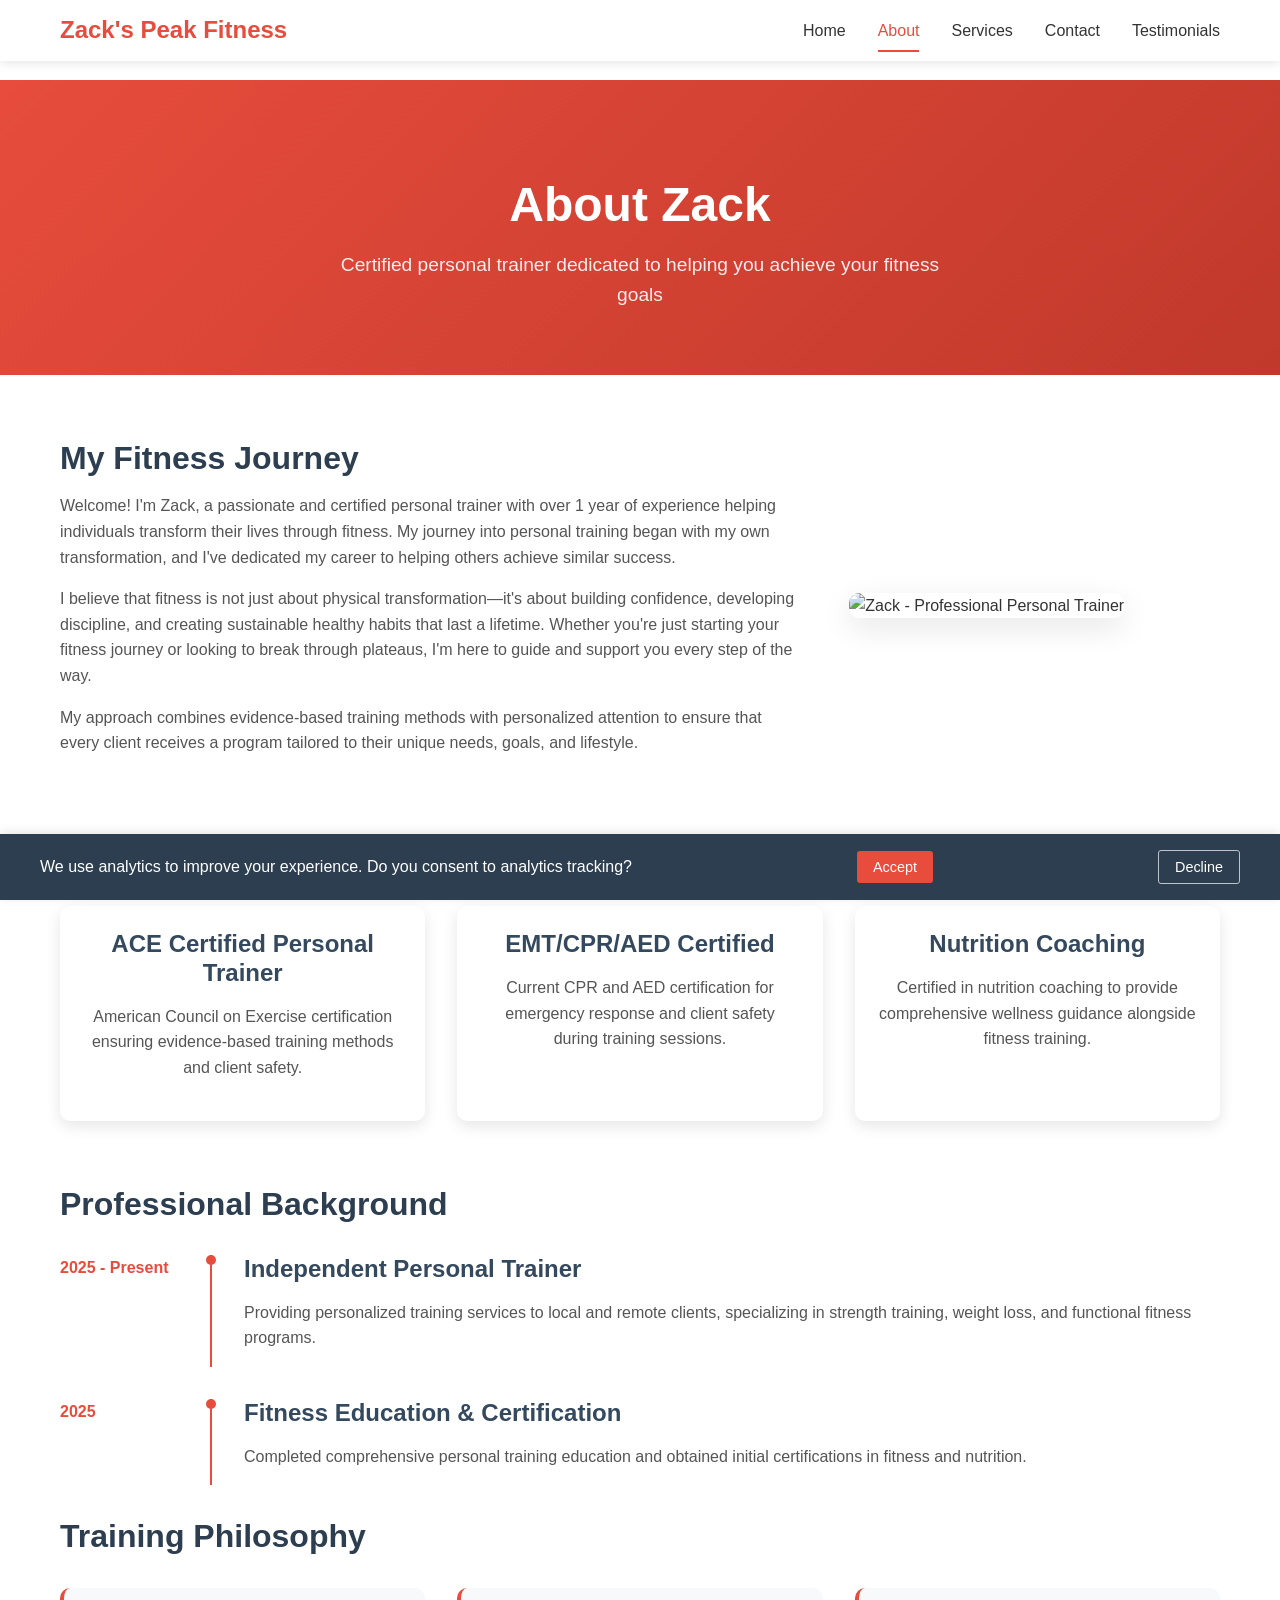
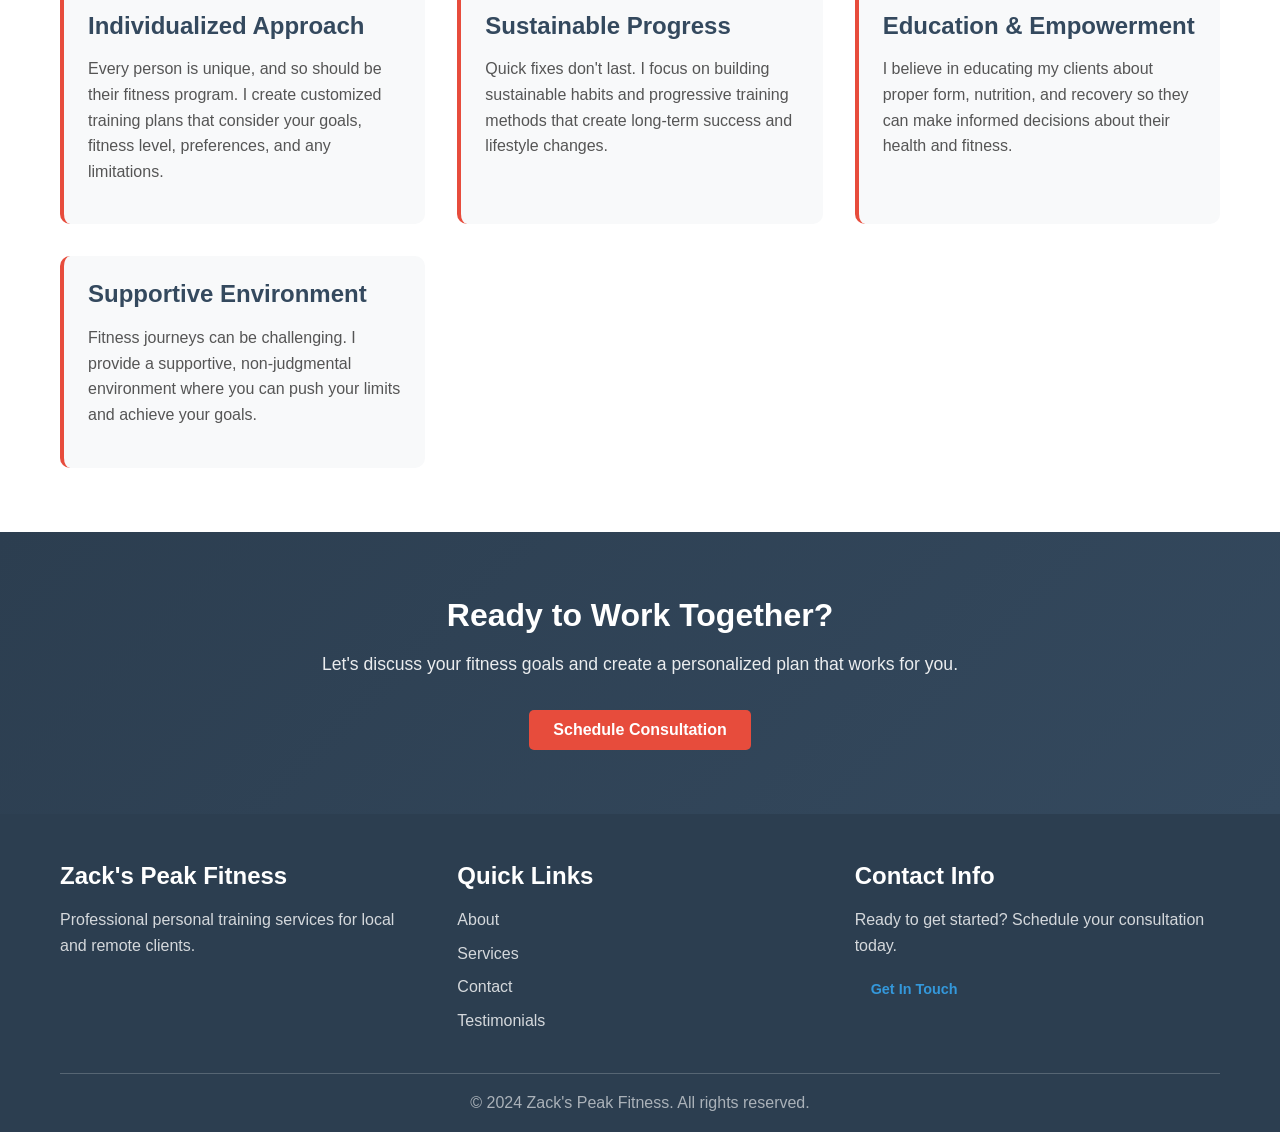
==== commit b2c0c92e: "Fix site styling issues: hero layout, page headers, checkmarks, and branding - Add container wrapper" ====
--- a/website/about.html
+++ b/website/about.html
@@ -56,14 +56,14 @@
                 <div class="about-intro">
                     <div class="about-text">
                         <h2>My Fitness Journey</h2>
-                        <p>Welcome! I'm Zack, a passionate and certified personal trainer with over 5 years of experience helping individuals transform their lives through fitness. My journey into personal training began with my own transformation, and I've dedicated my career to helping others achieve similar success.</p>
+                        <p>Welcome! I'm Zack, a passionate and certified personal trainer with over 1 year of experience helping individuals transform their lives through fitness. My journey into personal training began with my own transformation, and I've dedicated my career to helping others achieve similar success.</p>
 
                         <p>I believe that fitness is not just about physical transformation—it's about building confidence, developing discipline, and creating sustainable healthy habits that last a lifetime. Whether you're just starting your fitness journey or looking to break through plateaus, I'm here to guide and support you every step of the way.</p>
 
                         <p>My approach combines evidence-based training methods with personalized attention to ensure that every client receives a program tailored to their unique needs, goals, and lifestyle.</p>
                     </div>
                     <div class="about-image">
-                        <img src="images/trainer-photo.jpg" alt="Zack - Professional Personal Trainer" loading="lazy">
+                        <img src="images/zack-blair-profile.png" alt="Zack - Professional Personal Trainer" loading="lazy">
                     </div>
                 </div>
 
@@ -71,24 +71,16 @@
                     <h2>Certifications &amp; Qualifications</h2>
                     <div class="cert-grid">
                         <div class="cert-item">
-                            <img src="images/certifications/nasm-cert.jpg" alt="NASM Certification" loading="lazy">
-                            <h3>NASM Certified Personal Trainer</h3>
-                            <p>National Academy of Sports Medicine certification ensuring evidence-based training methods and client safety.</p>
+                            <h3>ACE Certified Personal Trainer</h3>
+                            <p>American Council on Exercise certification ensuring evidence-based training methods and client safety.</p>
                         </div>
                         <div class="cert-item">
-                            <img src="images/certifications/cpr-cert.jpg" alt="CPR/AED Certification" loading="lazy">
-                            <h3>CPR/AED Certified</h3>
+                            <h3>EMT/CPR/AED Certified</h3>
                             <p>Current CPR and AED certification for emergency response and client safety during training sessions.</p>
                         </div>
                         <div class="cert-item">
-                            <img src="images/certifications/nutrition-cert.jpg" alt="Nutrition Certification" loading="lazy">
                             <h3>Nutrition Coaching</h3>
                             <p>Certified in nutrition coaching to provide comprehensive wellness guidance alongside fitness training.</p>
-                        </div>
-                        <div class="cert-item">
-                            <img src="images/certifications/corrective-cert.jpg" alt="Corrective Exercise Certification" loading="lazy">
-                            <h3>Corrective Exercise Specialist</h3>
-                            <p>Specialized training in corrective exercise techniques for injury prevention and rehabilitation support.</p>
                         </div>
                     </div>
                 </div>
@@ -97,21 +89,14 @@
                     <h2>Professional Background</h2>
                     <div class="experience-timeline">
                         <div class="timeline-item">
-                            <div class="timeline-date">2019 - Present</div>
+                            <div class="timeline-date">2025 - Present</div>
                             <div class="timeline-content">
                                 <h3>Independent Personal Trainer</h3>
                                 <p>Providing personalized training services to local and remote clients, specializing in strength training, weight loss, and functional fitness programs.</p>
                             </div>
                         </div>
                         <div class="timeline-item">
-                            <div class="timeline-date">2017 - 2019</div>
-                            <div class="timeline-content">
-                                <h3>Fitness Center Trainer</h3>
-                                <p>Worked at premium fitness facilities, gaining experience with diverse clientele and various training methodologies.</p>
-                            </div>
-                        </div>
-                        <div class="timeline-item">
-                            <div class="timeline-date">2016 - 2017</div>
+                            <div class="timeline-date">2025</div>
                             <div class="timeline-content">
                                 <h3>Fitness Education &amp; Certification</h3>
                                 <p>Completed comprehensive personal training education and obtained initial certifications in fitness and nutrition.</p>
--- a/website/css/main.css
+++ b/website/css/main.css
@@ -176,16 +176,19 @@
 
 /* Hero Section */
 .hero {
-    display: flex;
-    align-items: center;
     min-height: 80vh;
     padding: 4rem 0;
     background: linear-gradient(135deg, #f8f9fa 0%, #e9ecef 100%);
 }
 
+.hero .container {
+    display: flex;
+    align-items: center;
+    gap: 2rem;
+}
+
 .hero-content {
     flex: 1;
-    padding-right: 2rem;
 }
 
 .hero h1 {
@@ -215,12 +218,10 @@
 .hero-image img {
     max-width: 100%;
     height: auto;
-    border-radius: 8px;
+    border-radius: 10px;
     min-height: 300px;
     object-fit: cover;
     background: linear-gradient(135deg, #667eea 0%, #764ba2 100%);
-}
-    border-radius: 10px;
     box-shadow: 0 10px 30px rgba(0,0,0,0.1);
 }
 
@@ -230,19 +231,33 @@
     color: white;
     padding: 6rem 0 4rem;
     text-align: center;
+    margin-top: 0;
+    display: block;
+    width: 100%;
+    min-height: 200px;
+}
+
+.page-header .container {
+    position: relative;
+    z-index: 1;
+    display: block;
 }
 
 .page-header h1 {
-    color: white;
+    color: white !important;
     font-size: 3rem;
     margin-bottom: 1rem;
+    display: block;
+    visibility: visible;
 }
 
 .page-header p {
     font-size: 1.2rem;
-    color: rgba(255,255,255,0.9);
+    color: rgba(255,255,255,0.9) !important;
     max-width: 600px;
     margin: 0 auto;
+    display: block;
+    visibility: visible;
 }
 
 /* Sections */
@@ -359,6 +374,7 @@
     left: 0;
     color: #27ae60;
     font-weight: bold;
+    font-size: 1.1rem;
 }
 
 /* About Page Styles */
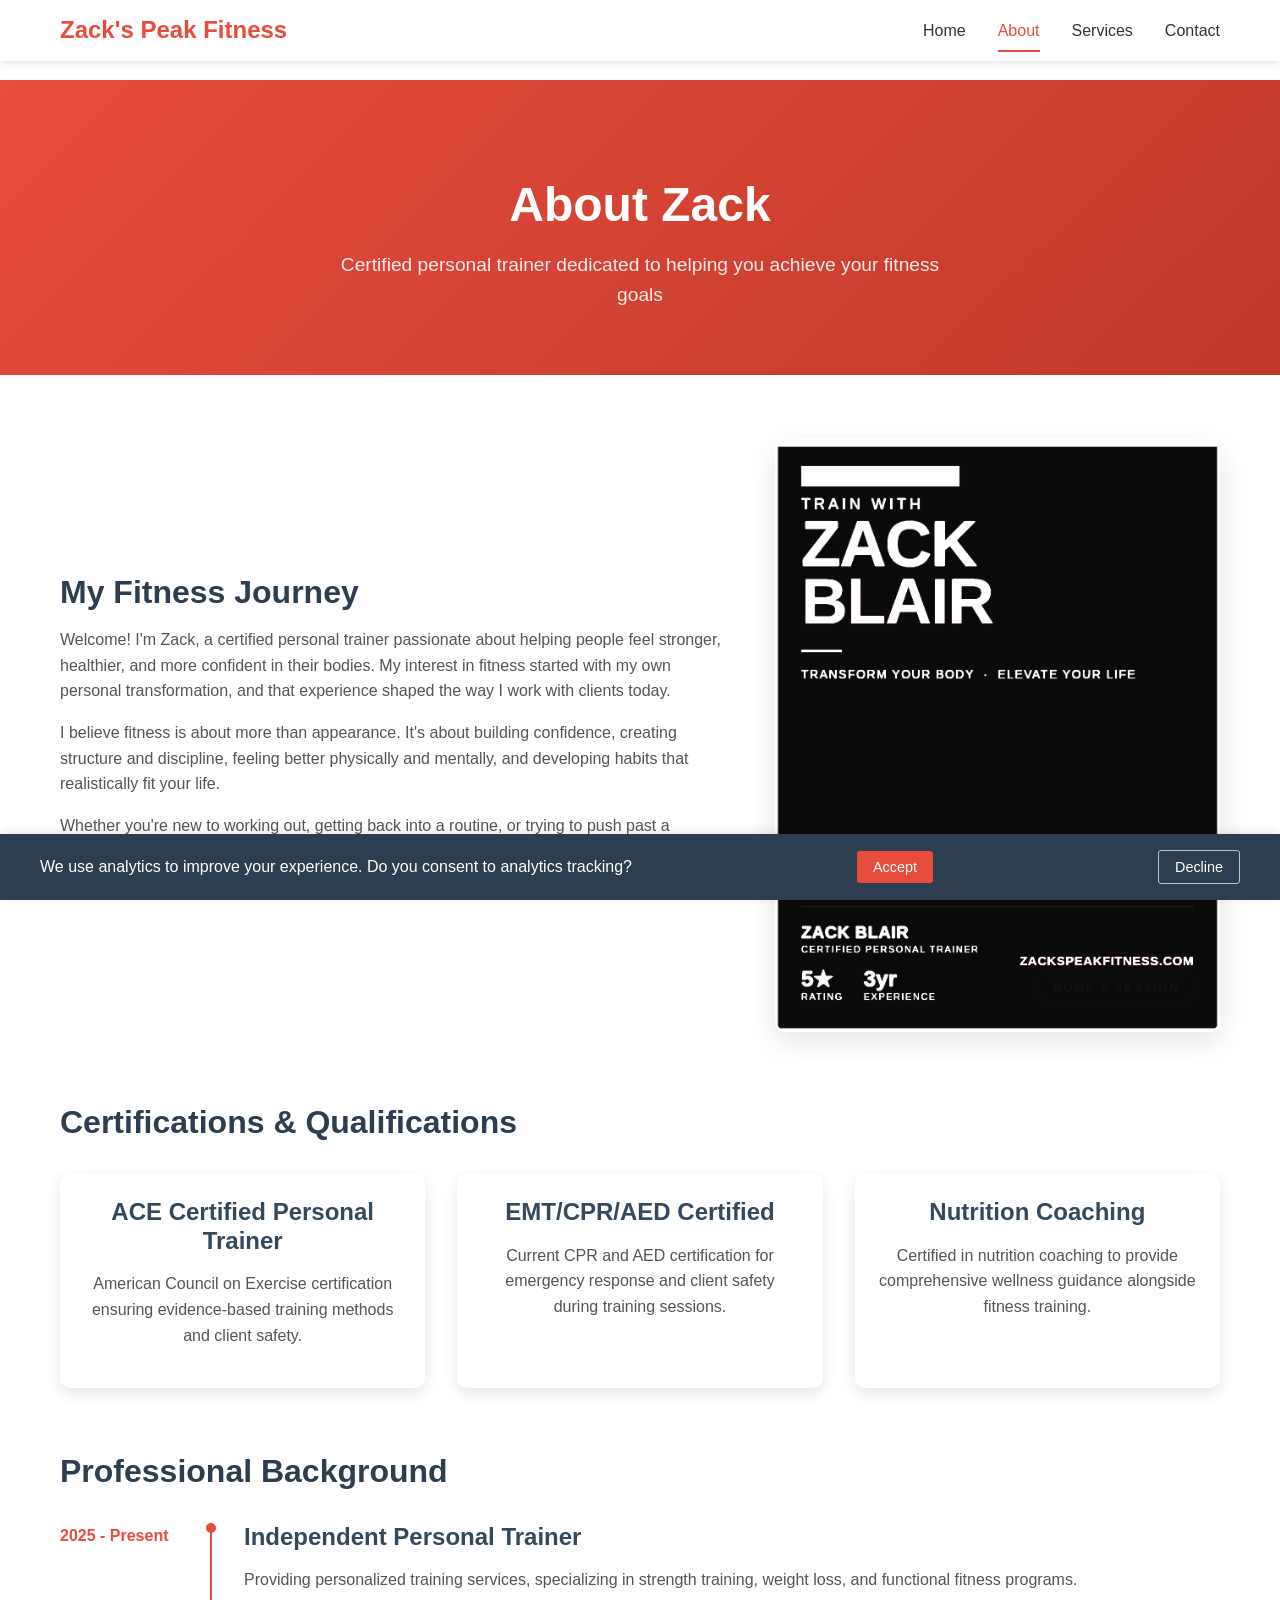
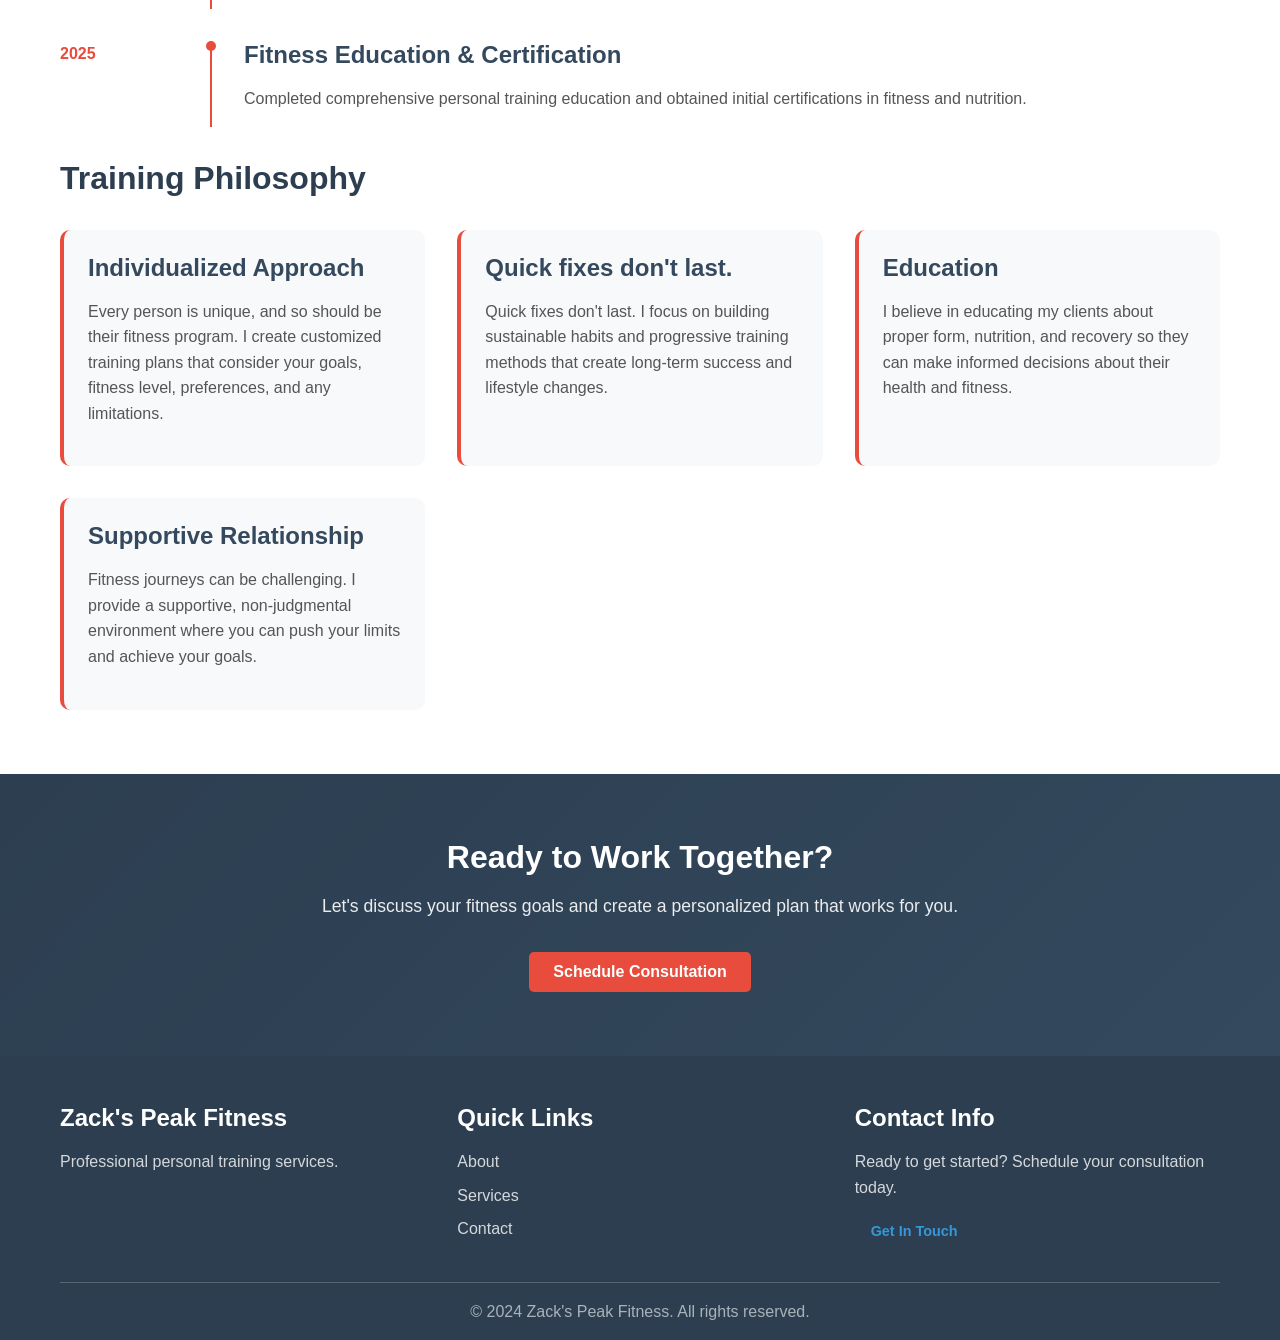
==== commit 06241e61: "Update site content: remove remote references, revise copy, hide testimonials - Remove all remote/vi" ====
--- a/website/about.html
+++ b/website/about.html
@@ -8,7 +8,7 @@
     <title>About Zack - Zack's Peak Fitness</title>
     <link rel="stylesheet" href="css/main.css">
     <link rel="stylesheet" href="css/responsive.css">
-    <link rel="icon" type="image/x-icon" href="assets/favicon.ico">
+    <link rel="icon" type="image/x-icon" href="favicon.ico">
 </head>
 <body>
     <header>
@@ -29,9 +29,6 @@
                     </li>
                     <li class="nav-item">
                         <a href="contact.html" class="nav-link">Contact</a>
-                    </li>
-                    <li class="nav-item">
-                        <a href="testimonials.html" class="nav-link">Testimonials</a>
                     </li>
                 </ul>
                 <div class="hamburger">
@@ -56,11 +53,11 @@
                 <div class="about-intro">
                     <div class="about-text">
                         <h2>My Fitness Journey</h2>
-                        <p>Welcome! I'm Zack, a passionate and certified personal trainer with over 1 year of experience helping individuals transform their lives through fitness. My journey into personal training began with my own transformation, and I've dedicated my career to helping others achieve similar success.</p>
+                        <p>Welcome! I'm Zack, a certified personal trainer passionate about helping people feel stronger, healthier, and more confident in their bodies. My interest in fitness started with my own personal transformation, and that experience shaped the way I work with clients today.</p>
 
-                        <p>I believe that fitness is not just about physical transformation—it's about building confidence, developing discipline, and creating sustainable healthy habits that last a lifetime. Whether you're just starting your fitness journey or looking to break through plateaus, I'm here to guide and support you every step of the way.</p>
+                        <p>I believe fitness is about more than appearance. It's about building confidence, creating structure and discipline, feeling better physically and mentally, and developing habits that realistically fit your life.</p>
 
-                        <p>My approach combines evidence-based training methods with personalized attention to ensure that every client receives a program tailored to their unique needs, goals, and lifestyle.</p>
+                        <p>Whether you're new to working out, getting back into a routine, or trying to push past a plateau, I'll meet you where you are and help you move forward with a personalized approach built around your goals, lifestyle, and individual needs.</p>
                     </div>
                     <div class="about-image">
                         <img src="images/zack-blair-profile.png" alt="Zack - Professional Personal Trainer" loading="lazy">
@@ -92,7 +89,7 @@
                             <div class="timeline-date">2025 - Present</div>
                             <div class="timeline-content">
                                 <h3>Independent Personal Trainer</h3>
-                                <p>Providing personalized training services to local and remote clients, specializing in strength training, weight loss, and functional fitness programs.</p>
+                                <p>Providing personalized training services, specializing in strength training, weight loss, and functional fitness programs.</p>
                             </div>
                         </div>
                         <div class="timeline-item">
@@ -113,15 +110,15 @@
                             <p>Every person is unique, and so should be their fitness program. I create customized training plans that consider your goals, fitness level, preferences, and any limitations.</p>
                         </div>
                         <div class="philosophy-item">
-                            <h3>Sustainable Progress</h3>
+                            <h3>Quick fixes don't last.</h3>
                             <p>Quick fixes don't last. I focus on building sustainable habits and progressive training methods that create long-term success and lifestyle changes.</p>
                         </div>
                         <div class="philosophy-item">
-                            <h3>Education &amp; Empowerment</h3>
+                            <h3>Education</h3>
                             <p>I believe in educating my clients about proper form, nutrition, and recovery so they can make informed decisions about their health and fitness.</p>
                         </div>
                         <div class="philosophy-item">
-                            <h3>Supportive Environment</h3>
+                            <h3>Supportive Relationship</h3>
                             <p>Fitness journeys can be challenging. I provide a supportive, non-judgmental environment where you can push your limits and achieve your goals.</p>
                         </div>
                     </div>
@@ -143,7 +140,7 @@
             <div class="footer-content">
                 <div class="footer-section">
                     <h3>Zack's Peak Fitness</h3>
-                    <p>Professional personal training services for local and remote clients.</p>
+                    <p>Professional personal training services.</p>
                 </div>
                 <div class="footer-section">
                     <h3>Quick Links</h3>
@@ -151,7 +148,6 @@
                         <li><a href="about.html">About</a></li>
                         <li><a href="services.html">Services</a></li>
                         <li><a href="contact.html">Contact</a></li>
-                        <li><a href="testimonials.html">Testimonials</a></li>
                     </ul>
                 </div>
                 <div class="footer-section">
--- a/website/css/main.css
+++ b/website/css/main.css
@@ -380,7 +380,7 @@
 /* About Page Styles */
 .about-intro {
     display: grid;
-    grid-template-columns: 2fr 1fr;
+    grid-template-columns: 1.5fr 1fr;
     gap: 3rem;
     align-items: center;
     margin-bottom: 4rem;
